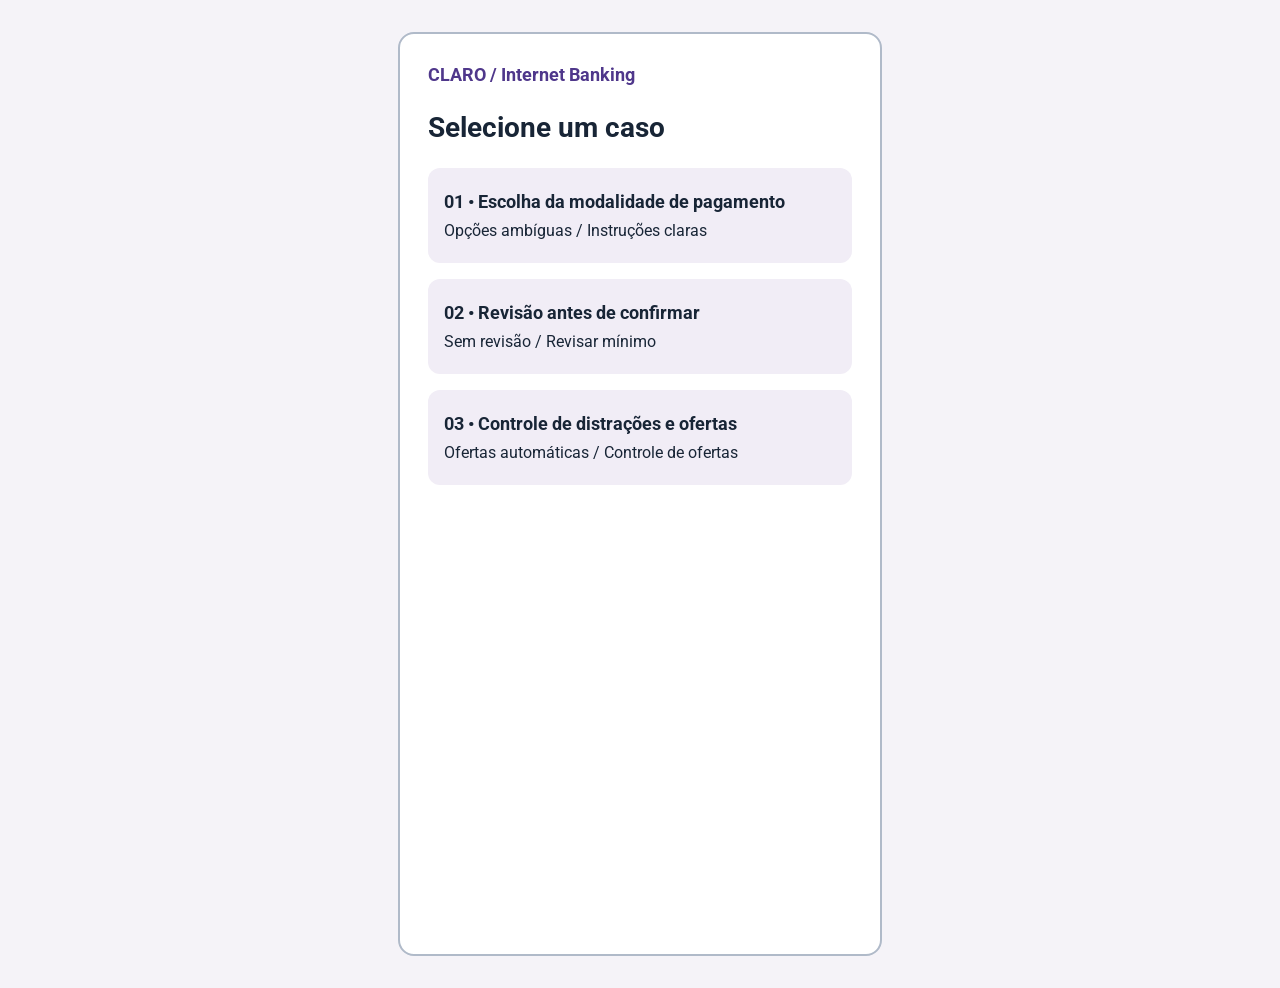
==== index.html @ 6e51fb39 "feat: initial commit" ====
<!doctype html>
<html lang="pt-BR">
  <head>
    <meta charset="UTF-8" />
    <meta name="viewport" content="width=device-width, initial-scale=1.0" />
    <title>CLARO / Internet Banking</title>
    <link rel="stylesheet" href="./styles.css" />
    <script src="./script.js" defer></script>
  </head>
  <body>
    <main id="app"></main>
  </body>
</html>
---- styles.css ----
@import url('https://fonts.googleapis.com/css2?family=Roboto:wght@400;500;700&display=swap');

:root {
  font-family: Roboto, Arial, sans-serif;
  color: #182536;
  background: #f5f3f8;
  font-synthesis: none;
}

* { box-sizing: border-box; }
body { margin: 0; }
button { font: inherit; cursor: pointer; }

#app {
  min-height: 100vh;
  display: flex;
  flex-direction: column;
  align-items: center;
  padding: 32px 16px;
}

.controls {
  width: min(484px, 100%);
  min-height: 52px;
  display: flex;
  justify-content: space-between;
  align-items: center;
  gap: 16px;
  margin-bottom: 16px;
}

.back {
  padding: 8px 0;
  border: 0;
  background: transparent;
  color: #4f378b;
  font-weight: 700;
}

.comparison {
  display: flex;
  align-items: center;
  gap: 10px;
  color: #182536;
  font-size: 14px;
  font-weight: 700;
}

.comparison .mode-label { padding: 0; border: 0; background: transparent; color: inherit; font-weight: inherit; }
.comparison .mode-label.active { color: #4f378b; }
.switch {
  position: relative;
  display: inline-flex;
  width: 48px;
  height: 28px;
  padding: 0;
  border: 0;
  border-radius: 100px;
  background: #b0bac9;
  transition: background .18s ease;
}
.switch[aria-checked="true"] { background: #6750a4; }
.switch::after {
  content: '';
  position: absolute;
  top: 3px;
  left: 3px;
  width: 22px;
  height: 22px;
  border-radius: 50%;
  background: white;
  transition: transform .18s ease;
}
.switch[aria-checked="true"]::after { transform: translateX(20px); }

.screen {
  position: relative;
  width: 484px;
  height: 924px;
  flex: none;
  overflow: hidden;
  border: 2px solid #b0bac9;
  border-radius: 16px;
  background: white;
}

.text {
  position: absolute;
  margin: 0;
  line-height: 1.4;
  white-space: pre-line;
  overflow-wrap: break-word;
}
.brand { color: #4f378b; font-size: 18px; font-weight: 700; }
.title { color: #182536; font-size: 28px; font-weight: 700; }
.amount { color: #182536; font-size: 36px; font-weight: 700; }
.subtotal { color: #182536; font-size: 24px; font-weight: 700; }
.heading { color: #182536; font-size: 18px; font-weight: 700; }
.body { color: #182536; font-size: 16px; font-weight: 400; }
.small { color: #526171; font-size: 12px; font-weight: 400; }
.step { color: #526171; font-size: 14px; font-weight: 400; }
.muted { color: #526171; }

.card {
  position: absolute;
  width: 424px;
  overflow: hidden;
  padding: 0;
  border: 0;
  border-radius: 12px;
  background: #f1edf6;
  color: #182536;
  text-align: left;
}
.card.lavender { background: #e2d4fc; }
.card.peach { background: #ffe4d7; }
.card.blue { background: #dcecfb; }
.card.warning { background: #fff0d6; }
.focus-status { color: #4f378b; font-size: 16px; font-weight: 700; }
.card .card-title {
  position: absolute;
  left: 16px;
  right: 16px;
  top: 16px;
  margin: 0;
  font-size: 18px;
  line-height: 1.4;
  font-weight: 700;
}
.card .card-body {
  position: absolute;
  left: 16px;
  right: 16px;
  top: 52px;
  margin: 0;
  font-size: 16px;
  line-height: 1.4;
  font-weight: 400;
  white-space: pre-line;
}

.action-row {
  position: absolute;
  left: 28px;
  width: 424px;
  height: 52px;
  display: flex;
  justify-content: center;
  align-items: center;
}
.action {
  min-width: 120px;
  height: 52px;
  padding: 0 24px;
  border: 0;
  border-radius: 16px;
  background: #6750a4;
  color: white;
  font-size: 16px;
  font-weight: 500;
  white-space: nowrap;
}
.action:focus-visible, .card:focus-visible, .switch:focus-visible, .back:focus-visible {
  outline: 3px solid #182536;
  outline-offset: 3px;
}

.select-screen .case-card {
  position: absolute;
  left: 28px;
  width: 424px;
  min-height: 95px;
  padding: 16px;
  border: 0;
  border-radius: 12px;
  background: #f1edf6;
  color: #182536;
  text-align: left;
}
.select-screen .case-card strong {
  display: block;
  font-size: 18px;
  line-height: 1.4;
}
.select-screen .case-card span {
  display: block;
  margin-top: 6px;
  font-size: 16px;
  line-height: 1.4;
}
.select-screen .case-card:hover { background: #e2d4fc; }

@media (max-width: 511px) {
  #app { align-items: flex-start; padding: 12px; overflow-x: auto; }
  .controls { min-width: 484px; }
}
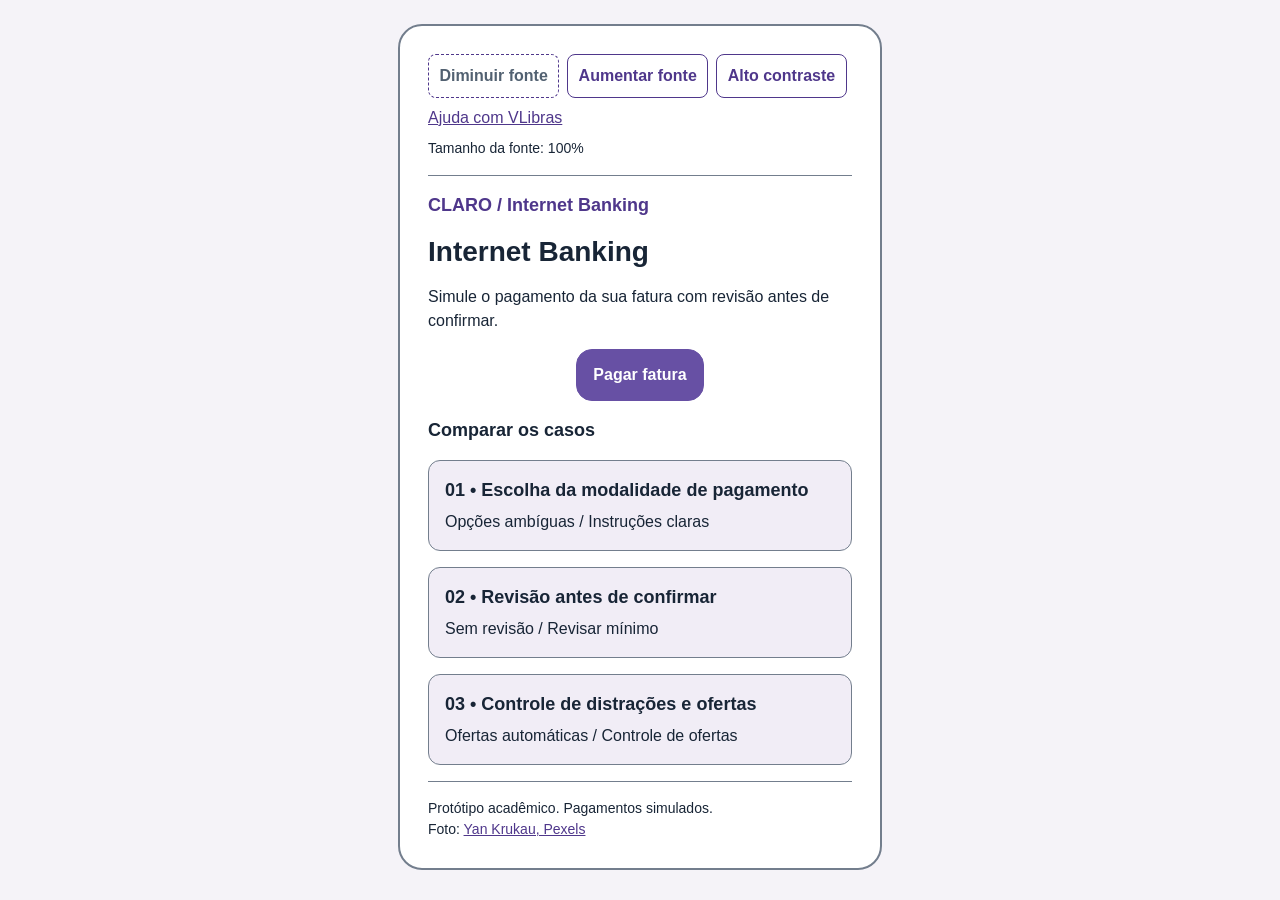
==== commit cd876c1c: "Melhora a acessibilidade do protótipo de internet banking" ====
--- a/index.html
+++ b/index.html
@@ -4,10 +4,26 @@
     <meta charset="UTF-8" />
     <meta name="viewport" content="width=device-width, initial-scale=1.0" />
     <title>CLARO / Internet Banking</title>
-    <link rel="stylesheet" href="./styles.css" />
-    <script src="./script.js" defer></script>
+    <link rel="stylesheet" href="./styles.css?v=1c3666c15259" />
+    <script src="./script.js?v=0572c3da314f" defer></script>
   </head>
   <body>
-    <main id="app"></main>
+    <div class="phone">
+      <header class="accessibility">
+        <div class="accessibility-controls" role="group" aria-label="Recursos de acessibilidade">
+          <button type="button" id="font-smaller">Diminuir fonte</button>
+          <button type="button" id="font-larger">Aumentar fonte</button>
+          <button type="button" id="contrast" aria-pressed="false">Alto contraste</button>
+          <a href="https://www.vlibras.gov.br/app2/">Ajuda com VLibras</a>
+        </div>
+        <p id="font-status" role="status">Tamanho da fonte: 100%</p>
+      </header>
+      <main id="app"></main>
+      <footer class="site-footer">
+        <p>Protótipo acadêmico. Pagamentos simulados.</p>
+        <p>Foto: <a href="https://www.pexels.com/photo/close-up-shot-of-a-person-using-a-laptop-8837800/">Yan Krukau, Pexels</a></p>
+      </footer>
+    </div>
+    <script src="https://vlibras.gov.br/app/vlibras-plugin.js" defer></script>
   </body>
 </html>
--- a/styles.css
+++ b/styles.css
@@ -1,196 +1,158 @@
-@import url('https://fonts.googleapis.com/css2?family=Roboto:wght@400;500;700&display=swap');
-
 :root {
   font-family: Roboto, Arial, sans-serif;
-  color: #182536;
-  background: #f5f3f8;
   font-synthesis: none;
+  line-height: 1.5;
+  --background: #f5f3f8;
+  --surface: #fff;
+  --ink: #182536;
+  --secondary: #526171;
+  --accent: #4f378b;
+  --button: #6750a4;
+  --on-button: #fff;
+  --border: #737e8d;
+  --card: #f1edf6;
+  --lavender: #e2d4fc;
+  --peach: #ffe4d7;
+  --blue: #dcecfb;
+  --warning: #fff0d6;
+  color: var(--ink);
+  background: var(--background);
+}
+
+:root.high-contrast {
+  --background: #000;
+  --surface: #000;
+  --ink: #fff;
+  --secondary: #fff;
+  --accent: #ffea62;
+  --button: #ffea62;
+  --on-button: #000;
+  --border: #fff;
+  --card: #181818;
+  --lavender: #242424;
+  --peach: #181818;
+  --blue: #181818;
+  --warning: #242424;
 }
 
 * { box-sizing: border-box; }
-body { margin: 0; }
+body { margin: 0; padding: clamp(8px, 3vw, 24px); }
+p, h1, h2 { margin: 0; }
+a { color: var(--accent); }
 button { font: inherit; cursor: pointer; }
+:focus-visible { outline: 3px solid var(--accent); outline-offset: 3px; }
+button, a { overflow-wrap: anywhere; }
 
-#app {
-  min-height: 100vh;
-  display: flex;
-  flex-direction: column;
-  align-items: center;
-  padding: 32px 16px;
+.phone {
+  max-width: 484px;
+  margin-inline: auto;
+  padding: clamp(.75rem, 4vw, 1.75rem);
+  border: 2px solid var(--border);
+  border-radius: 24px;
+  background: var(--surface);
+  overflow-wrap: anywhere;
 }
 
-.controls {
-  width: min(484px, 100%);
-  min-height: 52px;
-  display: flex;
-  justify-content: space-between;
-  align-items: center;
-  gap: 16px;
-  margin-bottom: 16px;
+.accessibility {
+  padding-bottom: 1rem;
+  border-bottom: 1px solid var(--border);
 }
 
-.back {
-  padding: 8px 0;
-  border: 0;
-  background: transparent;
-  color: #4f378b;
+.site-footer {
+  padding-top: 1rem;
+  border-top: 1px solid var(--border);
+}
+
+.accessibility-controls, .controls, .comparison {
+  display: flex;
+  flex-wrap: wrap;
+  align-items: center;
+  gap: .5rem;
+}
+
+.accessibility-controls button, .mode-label, .back {
+  min-height: 2.75rem;
+  padding: .4rem .65rem;
+  border: 1px solid var(--accent);
+  border-radius: .5rem;
+  background: var(--surface);
+  color: var(--accent);
   font-weight: 700;
 }
-
-.comparison {
-  display: flex;
-  align-items: center;
-  gap: 10px;
-  color: #182536;
-  font-size: 14px;
-  font-weight: 700;
+button[aria-disabled="true"] { border-style: dashed; color: var(--secondary); cursor: default; }
+#contrast[aria-pressed="true"], .mode-label[aria-pressed="true"], .back[aria-pressed="true"] {
+  background: var(--button);
+  color: var(--on-button);
 }
 
-.comparison .mode-label { padding: 0; border: 0; background: transparent; color: inherit; font-weight: inherit; }
-.comparison .mode-label.active { color: #4f378b; }
+#font-status, .site-footer { font-size: .875rem; }
+#font-status { margin-top: .5rem; }
+#app { margin-block: 1rem; }
+
+.controls { justify-content: space-between; margin-bottom: 1rem; }
 .switch {
   position: relative;
-  display: inline-flex;
-  width: 48px;
-  height: 28px;
-  padding: 0;
-  border: 0;
-  border-radius: 100px;
-  background: #b0bac9;
-  transition: background .18s ease;
+  width: 3rem;
+  min-height: 2.75rem;
+  border: 1px solid var(--border);
+  border-radius: 2rem;
+  background: var(--surface);
 }
-.switch[aria-checked="true"] { background: #6750a4; }
 .switch::after {
   content: '';
   position: absolute;
-  top: 3px;
-  left: 3px;
-  width: 22px;
-  height: 22px;
+  top: 50%;
+  left: .25rem;
+  width: 1rem;
+  height: 1rem;
   border-radius: 50%;
-  background: white;
-  transition: transform .18s ease;
+  background: var(--accent);
+  transform: translateY(-50%);
 }
-.switch[aria-checked="true"]::after { transform: translateX(20px); }
+.switch[aria-checked="true"]::after { left: 1.65rem; }
 
 .screen {
-  position: relative;
-  width: 484px;
-  height: 924px;
-  flex: none;
-  overflow: hidden;
-  border: 2px solid #b0bac9;
-  border-radius: 16px;
-  background: white;
+  display: grid;
+  gap: 1rem;
 }
 
-.text {
-  position: absolute;
-  margin: 0;
-  line-height: 1.4;
-  white-space: pre-line;
-  overflow-wrap: break-word;
-}
-.brand { color: #4f378b; font-size: 18px; font-weight: 700; }
-.title { color: #182536; font-size: 28px; font-weight: 700; }
-.amount { color: #182536; font-size: 36px; font-weight: 700; }
-.subtotal { color: #182536; font-size: 24px; font-weight: 700; }
-.heading { color: #182536; font-size: 18px; font-weight: 700; }
-.body { color: #182536; font-size: 16px; font-weight: 400; }
-.small { color: #526171; font-size: 12px; font-weight: 400; }
-.step { color: #526171; font-size: 14px; font-weight: 400; }
-.muted { color: #526171; }
+.text { white-space: pre-line; }
+.brand, .focus-status { color: var(--accent); font-weight: 700; }
+.brand, .heading, .card-title, .case-card strong { font-size: 1.125rem; }
+.title { font-size: 1.75rem; line-height: 1.2; }
+.amount { font-size: 2.25rem; font-weight: 700; }
+.subtotal { font-size: 1.5rem; font-weight: 700; }
+.small, .step, .muted { color: var(--secondary); }
+.small, .step { font-size: .875rem; }
 
-.card {
-  position: absolute;
-  width: 424px;
-  overflow: hidden;
-  padding: 0;
-  border: 0;
-  border-radius: 12px;
-  background: #f1edf6;
-  color: #182536;
+.card, .case-card {
+  padding: 1rem;
+  border: 1px solid var(--border);
+  border-radius: .75rem;
+  color: var(--ink);
+  background: var(--card);
   text-align: left;
 }
-.card.lavender { background: #e2d4fc; }
-.card.peach { background: #ffe4d7; }
-.card.blue { background: #dcecfb; }
-.card.warning { background: #fff0d6; }
-.focus-status { color: #4f378b; font-size: 16px; font-weight: 700; }
-.card .card-title {
-  position: absolute;
-  left: 16px;
-  right: 16px;
-  top: 16px;
-  margin: 0;
-  font-size: 18px;
-  line-height: 1.4;
+.card.lavender, .case-card:hover { background: var(--lavender); }
+.card.peach { background: var(--peach); }
+.card.blue { background: var(--blue); }
+.card.warning { background: var(--warning); }
+.card-title, .card-body, .case-card strong, .case-card span { display: block; }
+.card-title { font-weight: 700; }
+.card-body, .case-card span { margin-top: .375rem; white-space: pre-line; }
+.action-row { display: flex; justify-content: center; }
+.action {
+  min-height: 3.25rem;
+  padding: .65rem 1rem;
+  border: 1px solid var(--button);
+  border-radius: 1rem;
+  background: var(--button);
+  color: var(--on-button);
   font-weight: 700;
 }
-.card .card-body {
-  position: absolute;
-  left: 16px;
-  right: 16px;
-  top: 52px;
-  margin: 0;
-  font-size: 16px;
-  line-height: 1.4;
-  font-weight: 400;
-  white-space: pre-line;
+.payment-image {
+  display: block;
+  width: 100%;
+  height: auto;
+  border-radius: .75rem;
 }
-
-.action-row {
-  position: absolute;
-  left: 28px;
-  width: 424px;
-  height: 52px;
-  display: flex;
-  justify-content: center;
-  align-items: center;
-}
-.action {
-  min-width: 120px;
-  height: 52px;
-  padding: 0 24px;
-  border: 0;
-  border-radius: 16px;
-  background: #6750a4;
-  color: white;
-  font-size: 16px;
-  font-weight: 500;
-  white-space: nowrap;
-}
-.action:focus-visible, .card:focus-visible, .switch:focus-visible, .back:focus-visible {
-  outline: 3px solid #182536;
-  outline-offset: 3px;
-}
-
-.select-screen .case-card {
-  position: absolute;
-  left: 28px;
-  width: 424px;
-  min-height: 95px;
-  padding: 16px;
-  border: 0;
-  border-radius: 12px;
-  background: #f1edf6;
-  color: #182536;
-  text-align: left;
-}
-.select-screen .case-card strong {
-  display: block;
-  font-size: 18px;
-  line-height: 1.4;
-}
-.select-screen .case-card span {
-  display: block;
-  margin-top: 6px;
-  font-size: 16px;
-  line-height: 1.4;
-}
-.select-screen .case-card:hover { background: #e2d4fc; }
-
-@media (max-width: 511px) {
-  #app { align-items: flex-start; padding: 12px; overflow-x: auto; }
-  .controls { min-width: 484px; }
-}
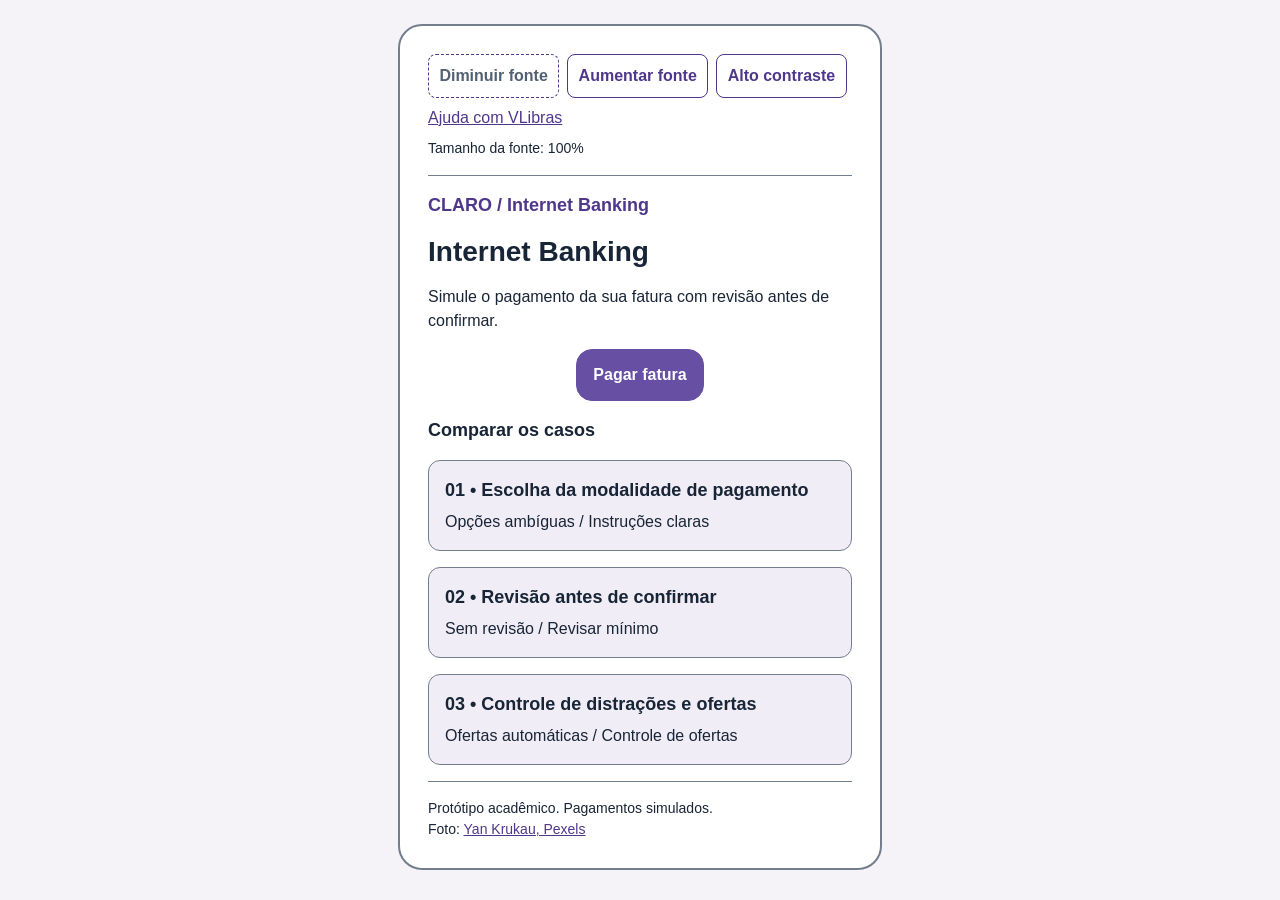
==== commit ee5d5c5f: "happy-path: add static HTML prototype with explicit visual boundary cues for accessibility Features:" ====
--- a/index.html
+++ b/index.html
@@ -5,6 +5,7 @@
     <meta name="viewport" content="width=device-width, initial-scale=1.0" />
     <title>CLARO / Internet Banking</title>
     <link rel="stylesheet" href="./styles.css?v=1c3666c15259" />
+    <link rel="stylesheet" href="./palette.css" />
     <script src="./script.js?v=0572c3da314f" defer></script>
   </head>
   <body>
--- a/palette.css
+++ b/palette.css
@@ -0,0 +1,71 @@
+/* ─── Color Palette ───────────────────
+   Organizes all colors used in the app.
+   Raw tokens → Semantic mappings.
+   ─────────────────────────────────── */
+
+/* ── Raw tokens ──────────────────── */
+
+:root {
+  /* Neutral scale  (purple-gray undertone) */
+  --color-neutral-0:    #ffffff;
+  --color-neutral-50:   #f5f3f8;
+  --color-neutral-100:  #f1edf6;
+  --color-neutral-500:  #737e8d;
+  --color-neutral-600:  #526171;
+  --color-neutral-900:  #182536;
+
+  /* Brand – purple */
+  --color-brand-400:  #6750a4;
+  --color-brand-500:  #4f378b;
+
+  /* Tinted card tones */
+  --color-tone-lavender:  #e2d4fc;
+  --color-tone-peach:     #ffe4d7;
+  --color-tone-blue:      #dcecfb;
+
+  /* Feedback */
+  --color-feedback-warning:  #fff0d6;
+
+  /* High-contrast overrides */
+  --hc-background: #000;
+  --hc-surface:    #000;
+  --hc-ink:        #fff;
+  --hc-accent:     #ffea62;
+  --hc-card:       #181818;
+}
+
+/* ── Semantic mappings ───────────── */
+
+:root {
+  --palette-background:    var(--color-neutral-50);
+  --palette-surface:       var(--color-neutral-0);
+  --palette-ink:           var(--color-neutral-900);
+  --palette-secondary:     var(--color-neutral-600);
+  --palette-border:        var(--color-neutral-500);
+  --palette-card:          var(--color-neutral-100);
+  --palette-accent:        var(--color-brand-500);
+  --palette-button:        var(--color-brand-400);
+  --palette-on-button:     var(--color-neutral-0);
+  --palette-lavender:      var(--color-tone-lavender);
+  --palette-peach:         var(--color-tone-peach);
+  --palette-blue:          var(--color-tone-blue);
+  --palette-warning:       var(--color-feedback-warning);
+}
+
+/* ── High-contrast semantic mappings ─ */
+
+:root.high-contrast {
+  --palette-background:    var(--hc-background);
+  --palette-surface:       var(--hc-surface);
+  --palette-ink:           var(--hc-ink);
+  --palette-secondary:     var(--hc-ink);
+  --palette-border:        var(--hc-ink);
+  --palette-card:          var(--hc-card);
+  --palette-accent:        var(--hc-accent);
+  --palette-button:        var(--hc-accent);
+  --palette-on-button:     var(--hc-background);
+  --palette-lavender:      var(--hc-card);
+  --palette-peach:         var(--hc-card);
+  --palette-blue:          var(--hc-card);
+  --palette-warning:       var(--hc-card);
+}
